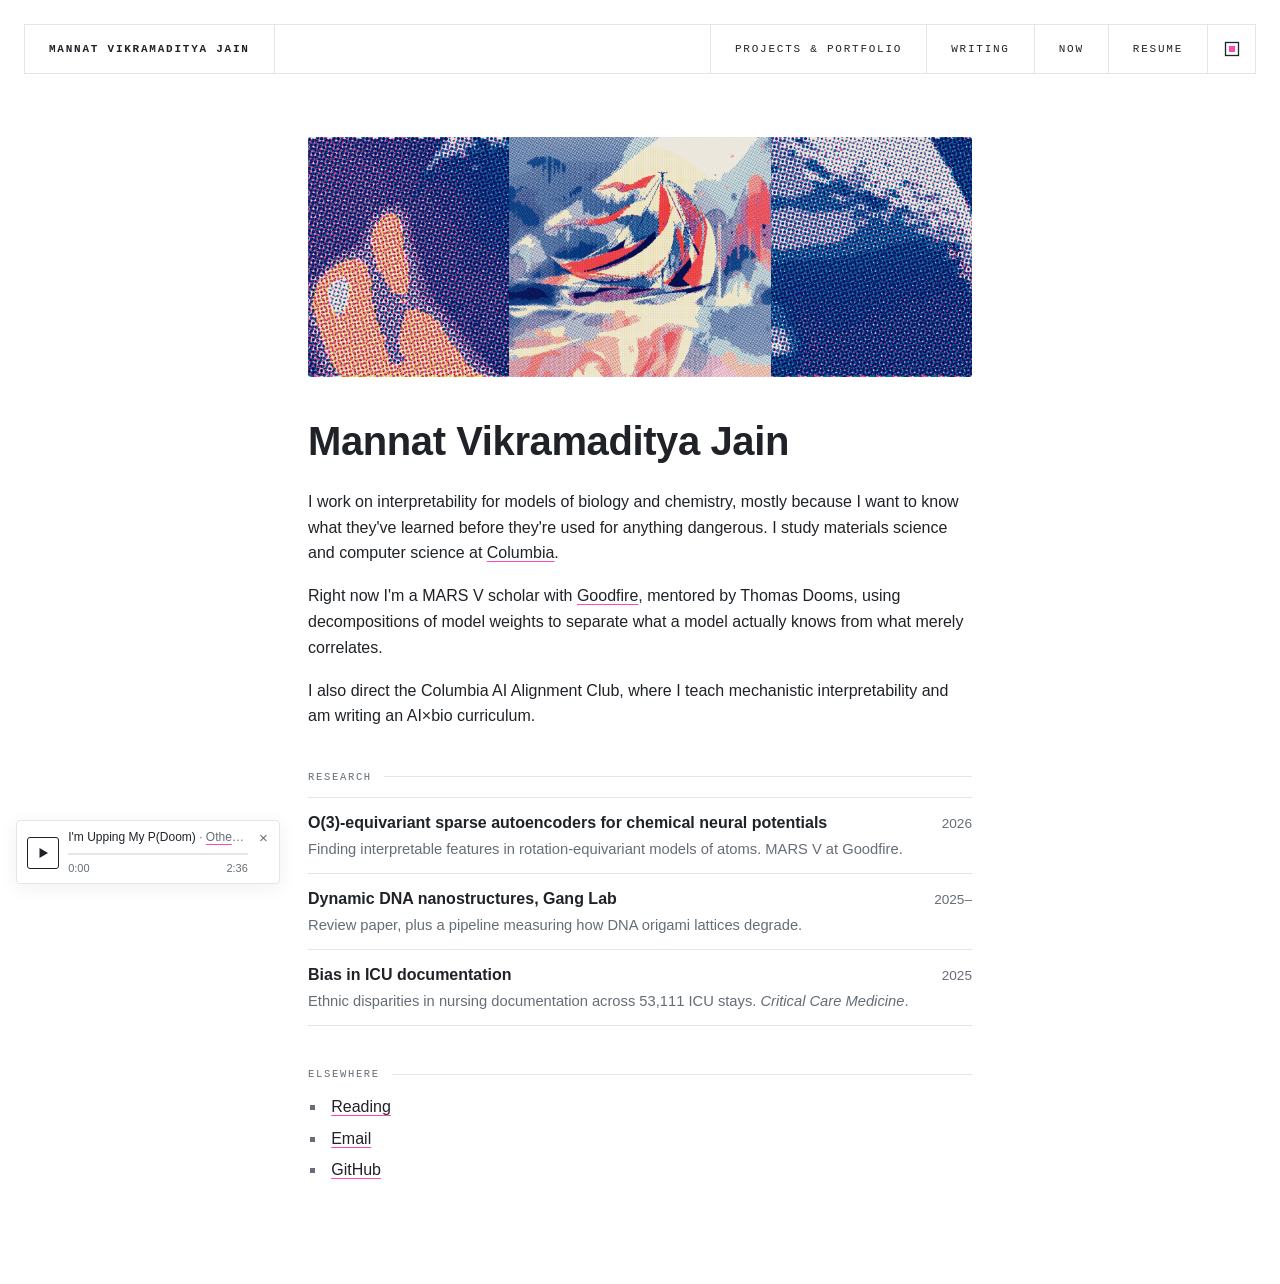
==== index.html @ 15ecf97b "Publish site (built by publish.py; no notes, no video) Co-Authored-By: Claude Opus 5.5 <noreply@anth" ====
<!doctype html>
<html lang="en">
<head>
<meta charset="utf-8">
<meta name="viewport" content="width=device-width, initial-scale=1">
<title>Mannat Vikramaditya Jain</title>
<link rel="stylesheet" href="theme.css">
<link rel="stylesheet" href="player.css">
<script src="visuals.js"></script>
<meta name="description" content="Mannat Vikramaditya Jain — interpretability research for biology and chemistry models, with an eye toward biosecurity.">
<style>
  /* graphite ink; pink underline + blue hover borrowed from the riso prints */
  * { box-sizing: border-box; }
  html { -webkit-text-size-adjust: 100%; }
  body {
    margin: 0;
    background: var(--bg);
    color: var(--ink);
    font: 400 16px/1.6 ui-sans-serif, -apple-system, BlinkMacSystemFont, "Segoe UI", Helvetica, Arial, sans-serif;
    -webkit-font-smoothing: antialiased;
    text-rendering: optimizeLegibility;
  }
  main {
    max-width: 44rem;
    margin: 0 auto;
    padding: clamp(2rem, 8vh, 5rem) 1.25rem 6rem;
  }

  h1 { font-size: 2.5rem; line-height: 1.2; font-weight: 700; margin: 0 0 1.5rem; letter-spacing: -0.01em; }
  h2 {
    font-size: 1.5rem; line-height: 1.3; font-weight: 600;
    margin: 2.75rem 0 0.75rem;
  }
  p { margin: 0 0 1.1rem; }

  a {
    color: inherit;
    text-decoration: underline;
    text-decoration-color: var(--link-line);
    text-decoration-thickness: 1px;
    text-underline-offset: 3px;
    transition: text-decoration-color .15s, color .15s;
  }
  a:hover { color: var(--accent); text-decoration-color: currentColor; }
  ::selection { background: var(--rule); }

  .roll {
    display: flex; gap: 0; height: clamp(150px, 26vw, 240px);
    margin: 0 0 2.5rem; border-radius: 3px; overflow: hidden;
  }
  .roll img { height: 100%; flex: 1 1 0; min-width: 0; object-fit: cover; display: block; }

  ul { list-style: none; padding: 0; margin: 0; }


  /* a list with small grey square bullets */
  .elsewhere { list-style: square; padding-left: 1.1rem; }
  .elsewhere li { margin: 0 0 0.35rem; padding-left: 0.35rem; }
  .elsewhere li::marker { color: var(--muted); }

</style>
</head>
<body>
<main>
  <nav class="topbar" aria-label="Site"><a class="name" href="./">Mannat Vikramaditya Jain</a><a href="projects.html">Projects<span class="more"> &amp; Portfolio</span></a><a href="writing.html">Writing</a><a href="now.html">Now</a><a href="resume.html">Resume</a><button class="mode" type="button" aria-label="Music visuals on or off" title="Music visuals on/off"><svg class="on" width="16" height="16" viewBox="0 0 16 16" aria-hidden="true"><rect x="1.5" y="1.5" width="13" height="13" fill="none" stroke="currentColor" stroke-width="1.3"/><rect class="dot" x="5" y="5" width="6" height="6"/></svg><svg class="off" width="16" height="16" viewBox="0 0 16 16" aria-hidden="true"><rect x="1.5" y="1.5" width="13" height="13" fill="none" stroke="currentColor" stroke-width="1.3" stroke-dasharray="2 2"/></svg></button></nav>
  <div class="roll" aria-hidden="true">
    <img src="img/roll-1.jpg" alt="">
    <img src="img/roll-2.jpg" alt="" style="flex-grow:1.3">
    <img src="img/roll-3.jpg" alt="">
  </div>
  <h1>Mannat Vikramaditya Jain</h1>

  <p>
    I work on interpretability for models of biology and chemistry, mostly
    because I want to know what they've learned before they're used for anything
    dangerous. I study materials science and computer science at
    <a href="https://www.engineering.columbia.edu/mannat-vikramaditya-jain">Columbia</a>.
  </p>
  <p>
    Right now I'm a MARS&nbsp;V scholar with <a href="https://www.goodfire.ai">Goodfire</a>,
    mentored by Thomas Dooms, using decompositions of model weights to separate
    what a model actually knows from what merely correlates.
  </p>
  <p>
    I also direct the Columbia AI Alignment Club, where I teach mechanistic
    interpretability and am writing an AI&times;bio curriculum.
  </p>

  <h2>Research</h2>
  <ul class="work">
    <li>
      <div class="row"><a class="title" href="research/o3-saes.html">O(3)-equivariant sparse autoencoders for chemical neural potentials</a><span class="when">2026</span></div>
      <div class="what">Finding interpretable features in rotation-equivariant models of atoms. MARS&nbsp;V at Goodfire.</div>
    </li>
    <li>
      <div class="row"><a class="title" href="research/gang-lab.html">Dynamic DNA nanostructures, Gang Lab</a><span class="when">2025–</span></div>
      <div class="what">Review paper, plus a pipeline measuring how DNA origami lattices degrade.</div>
    </li>
    <li>
      <div class="row"><a class="title" href="https://journals.lww.com/ccmjournal/citation/2025/01001/356__variation_in_icu_nursing_documentation_across.309.aspx">Bias in ICU documentation</a><span class="when">2025</span></div>
      <div class="what">Ethnic disparities in nursing documentation across 53,111 ICU stays. <i>Critical Care Medicine</i>.</div>
    </li>
  </ul>

  <h2>Elsewhere</h2>
  <ul class="elsewhere">
    <li><a href="reading.html">Reading</a></li>
    <li><a href="mailto:mvj2118@columbia.edu">Email</a></li>
    <li><a href="https://github.com/mannatvjain">GitHub</a></li>
  </ul>
</main>


<script src="player.js"></script>
<script src="music.js"></script>
<script src="speakers.js"></script>

</body>
</html>
---- theme.css ----
/* the palette, defined once for every page */
:root {
  --bg: #ffffff;
  --ink: #1f2328;
  --muted: #656d76;
  --rule: #e3e5e8;
  --link-line: #ff48b0;
  --accent: #0078bf;
  --card-line: color-mix(in srgb, var(--muted) 45%, var(--bg));   /* the border of cards, slides and the resume */
}

/* the ruled list (title, year on the right, grey line below): homepage Research and the paper lists */
.work, .papers-list { list-style: none; padding: 0; margin: 0; }
.work li, .papers-list li { padding: 12px 0; border-top: 1px solid var(--rule); }
.work li:last-child, .papers-list li:last-child { border-bottom: 1px solid var(--rule); }
.work .row, .papers-list .row { display: flex; justify-content: space-between; gap: 16px; align-items: baseline; }
.work .title, .papers-list .title { font-weight: 600; text-decoration: none; }
.work .when, .papers-list .when { color: var(--muted); font-size: 0.85rem; white-space: nowrap; font-variant-numeric: tabular-nums; }
.work .what, .papers-list .what { color: var(--muted); font-size: 0.92rem; margin-top: 2px; }

/* caption row at the top of inner pages: the back link in small mono caps; shared by every page */
body { transition: background-color .25s ease, color .25s ease; }
.strip { display: flex; justify-content: space-between; align-items: center; min-height: 14px; margin: 0 0 0.65rem; }
.page .strip { margin-bottom: 2.75rem; }
.strip .back {
  font: 400 10.5px/1 ui-monospace, "SF Mono", Menlo, Consolas, monospace; letter-spacing: 0.16em; text-transform: uppercase;
  color: var(--muted); margin: 0;
}
.strip .back:hover { color: var(--ink); }
@media (prefers-reduced-motion: reduce) { body { transition: none; } }

/* top bar on every page: a grey-ruled box across the window, the name on the left, sections on the right (after jasminexli.com) */
.topbar {
  position: absolute; top: 24px; left: 24px; right: 24px; z-index: 5;
  display: flex; border: 1px solid var(--rule); background: var(--bg);
}
.topbar a {
  display: flex; align-items: center; justify-content: center; height: 48px; padding: 0 1.5rem;
  font: 400 11px/1 ui-monospace, "SF Mono", Menlo, Consolas, monospace; letter-spacing: 0.16em; text-transform: uppercase;
  color: var(--ink); text-decoration: none; border-left: 1px solid var(--rule); white-space: nowrap;
}
.topbar .name { border-left: 0; border-right: 1px solid var(--rule); margin-right: auto; font-weight: 600; }
.topbar a:hover { color: var(--accent); }
.topbar .more { white-space: pre; }   /* keeps the space in "Projects & Portfolio" (a flex item would trim it) */
.topbar a[aria-current="page"] { background: var(--ink); color: #fff; }
.topbar .mode {
  all: unset; box-sizing: border-box; cursor: pointer; display: grid; place-items: center; width: 48px; height: 48px;
  border-left: 1px solid var(--rule); color: var(--ink);
}
.topbar .mode:hover { color: var(--accent); }
.topbar .mode:focus-visible { outline: 2px solid var(--accent); outline-offset: -2px; }
.topbar .mode .off, [data-visuals="off"] .topbar .mode .on { display: none; }
[data-visuals="off"] .topbar .mode .off { display: block; }
.topbar .mode .dot { fill: var(--link-line); }
/* visuals off: the canvases music.js and speakers.js draw on */
[data-visuals="off"] body > canvas[aria-hidden] { display: none; }
body > main { padding-top: calc(24px + 50px + clamp(2.5rem, 7vh, 4.5rem)); }
/* where the column reaches under the corner player (player.css), leave room to scroll the last line clear of it */
@media (max-width: 1150px) { body > main { padding-bottom: 12rem; } }
@media (max-width: 800px) {   /* stacked bar: the one-row bar needs ~800px */
  .topbar { top: 16px; left: 16px; right: 16px; flex-wrap: wrap; }
  .topbar a { flex: 1 1 0; padding: 0 0.25rem; height: 44px; letter-spacing: 0.12em; }
  .topbar .mode { width: 44px; height: 44px; flex: none; }
  .topbar .name { flex-basis: 100%; margin: 0; border-right: 0; border-bottom: 1px solid var(--rule); justify-content: flex-start; padding: 0 1rem; }
  .topbar .name + a { border-left: 0; }
  body > main { padding-top: calc(16px + 90px + 2.25rem); }
}
@media (max-width: 880px) { .topbar .more { display: none; } }   /* "Projects & Portfolio" is "Projects" where the row is tight */

/* "still going" dots: three small squares pulsing in turn (Reading: a book being read; Bio-ML papers: soon) */
.dots { display: inline-flex; gap: 4px; margin-left: 0.55rem; vertical-align: middle; }
.dots i { width: 5px; height: 5px; background: var(--muted); animation: dots-pulse 1.2s infinite; }
.dots i:nth-child(2) { animation-delay: 0.2s; }
.dots i:nth-child(3) { animation-delay: 0.4s; }
@keyframes dots-pulse { 0%, 60%, 100% { opacity: 0.25; } 20% { opacity: 1; } }
@media (prefers-reduced-motion: reduce) { .dots i { animation: none; opacity: 0.6; } }

/* "Soon": grey placeholder rows in the paper list's layout, with a slow shimmer (Writing, Bio-ML papers, Interpretability papers) */
.soon-head { margin-bottom: 0.9rem; }
.skeleton { list-style: none; padding: 0; margin: 0; }
.skeleton li { padding: 0.95rem 0; border-top: 1px solid var(--rule); }
.skeleton li:last-child { border-bottom: 1px solid var(--rule); }
.skeleton .row { display: flex; justify-content: space-between; gap: 1rem; align-items: center; }
.skeleton .bar { display: block; height: 11px; border-radius: 2px; background: linear-gradient(90deg, var(--rule) 0%, #f1f2f4 50%, var(--rule) 100%) 0 0 / 300% 100%; animation: shimmer 2.4s ease-in-out infinite; }
.skeleton .y { width: 34px; flex: none; }
.skeleton .a { height: 8px; margin-top: 0.6rem; opacity: 0.7; }
.skeleton li:nth-child(2) .bar { animation-delay: 0.15s; } .skeleton li:nth-child(3) .bar { animation-delay: 0.3s; }
.skeleton li:nth-child(4) .bar { animation-delay: 0.45s; } .skeleton li:nth-child(5) .bar { animation-delay: 0.6s; }
.skeleton li:nth-child(6) .bar { animation-delay: 0.75s; }
@keyframes shimmer { 0% { background-position: 100% 0; } 100% { background-position: 0 0; } }
@media (prefers-reduced-motion: reduce) { .skeleton .bar { animation: none; } }

/* section headings on every page: small grey mono caps with a hairline running right (the Projects & Portfolio style) */
body main h2 { display: flex; align-items: center; gap: 12px; margin: 40px 0 12px;
  font: 400 10.5px/16px ui-monospace, "SF Mono", Menlo, Consolas, monospace; letter-spacing: 0.16em; text-transform: uppercase; color: var(--muted); }
body main h2::after { content: ""; flex: 1; border-top: 1px solid var(--rule); }

/* long page titles (a talk title, a paper title) stay readable on phones */
@media (max-width: 600px) { body.page main h1 { font-size: 1.6rem; line-height: 1.25; } }


/* the list of notes on the Writing page (written by notes.py) */
.notes-list { margin-top: 24px; }
.notes-tags { margin: 12px 0 0; font: 400 10.5px/16px ui-monospace, "SF Mono", Menlo, Consolas, monospace; letter-spacing: 0.12em; text-transform: uppercase; }
.notes-tags a { color: var(--muted); text-decoration-color: var(--rule); }
.notes-tags a:hover { color: var(--accent); }
.notes-list .lock, .work .lock { margin-right: auto; margin-left: 10px; font: 400 10px/1 ui-monospace, "SF Mono", Menlo, Consolas, monospace; letter-spacing: 0.12em; text-transform: uppercase; color: var(--muted); border: 1px solid var(--card-line); border-radius: 3px; padding: 3px 5px; align-self: center; }
---- player.css ----
/* corner music player (player.js), shared by every page: play/pause, title, seek bar, time. The song's video is hidden. */
.mini {
  position: fixed; left: 16px; bottom: 16px; z-index: 10; width: 264px;
  display: flex; align-items: center; gap: .6rem; padding: .55rem .6rem .5rem;
  background: var(--bg); border: 1px solid var(--rule); border-radius: 4px;
  box-shadow: 0 4px 20px rgba(0,0,0,.06); font-size: 12px; line-height: 1.3; color: var(--ink);
}
.mini-play {
  all: unset; cursor: pointer; flex: none; width: 30px; height: 30px; display: grid; place-items: center;
  border: 1px solid var(--ink); border-radius: 3px; color: var(--ink);
}
.mini-play:hover { color: var(--accent); border-color: var(--accent); }
.mini-play:focus-visible, .mini-seek:focus-visible, .mini-close:focus-visible { outline: 2px solid var(--accent); outline-offset: 2px; }
.mini-body { flex: 1; min-width: 0; }
.mini-title { white-space: nowrap; overflow: hidden; text-overflow: ellipsis; color: var(--muted); }
.mini-title span { color: var(--ink); }
.mini-title a { color: inherit; }
.mini-seek { position: relative; height: 12px; margin: 2px 0 1px; cursor: pointer; touch-action: none; }
.mini-seek::before { content: ""; position: absolute; left: 0; right: 0; top: 5px; height: 2px; background: var(--rule); }
.mini-seek i { position: absolute; left: 0; top: 5px; height: 2px; width: 0; background: var(--ink); }
.mini-seek:hover i { background: var(--accent); }
.mini-time { display: flex; justify-content: space-between; color: var(--muted); font-variant-numeric: tabular-nums; font-size: 11px; }
.mini-close { all: unset; cursor: pointer; flex: none; align-self: flex-start; color: var(--muted); font-size: 15px; line-height: 1; padding: 0 .1rem; }
.mini-close:hover { color: var(--ink); }
@media (max-width: 600px) { .mini { width: 220px; left: 12px; bottom: 12px; } }
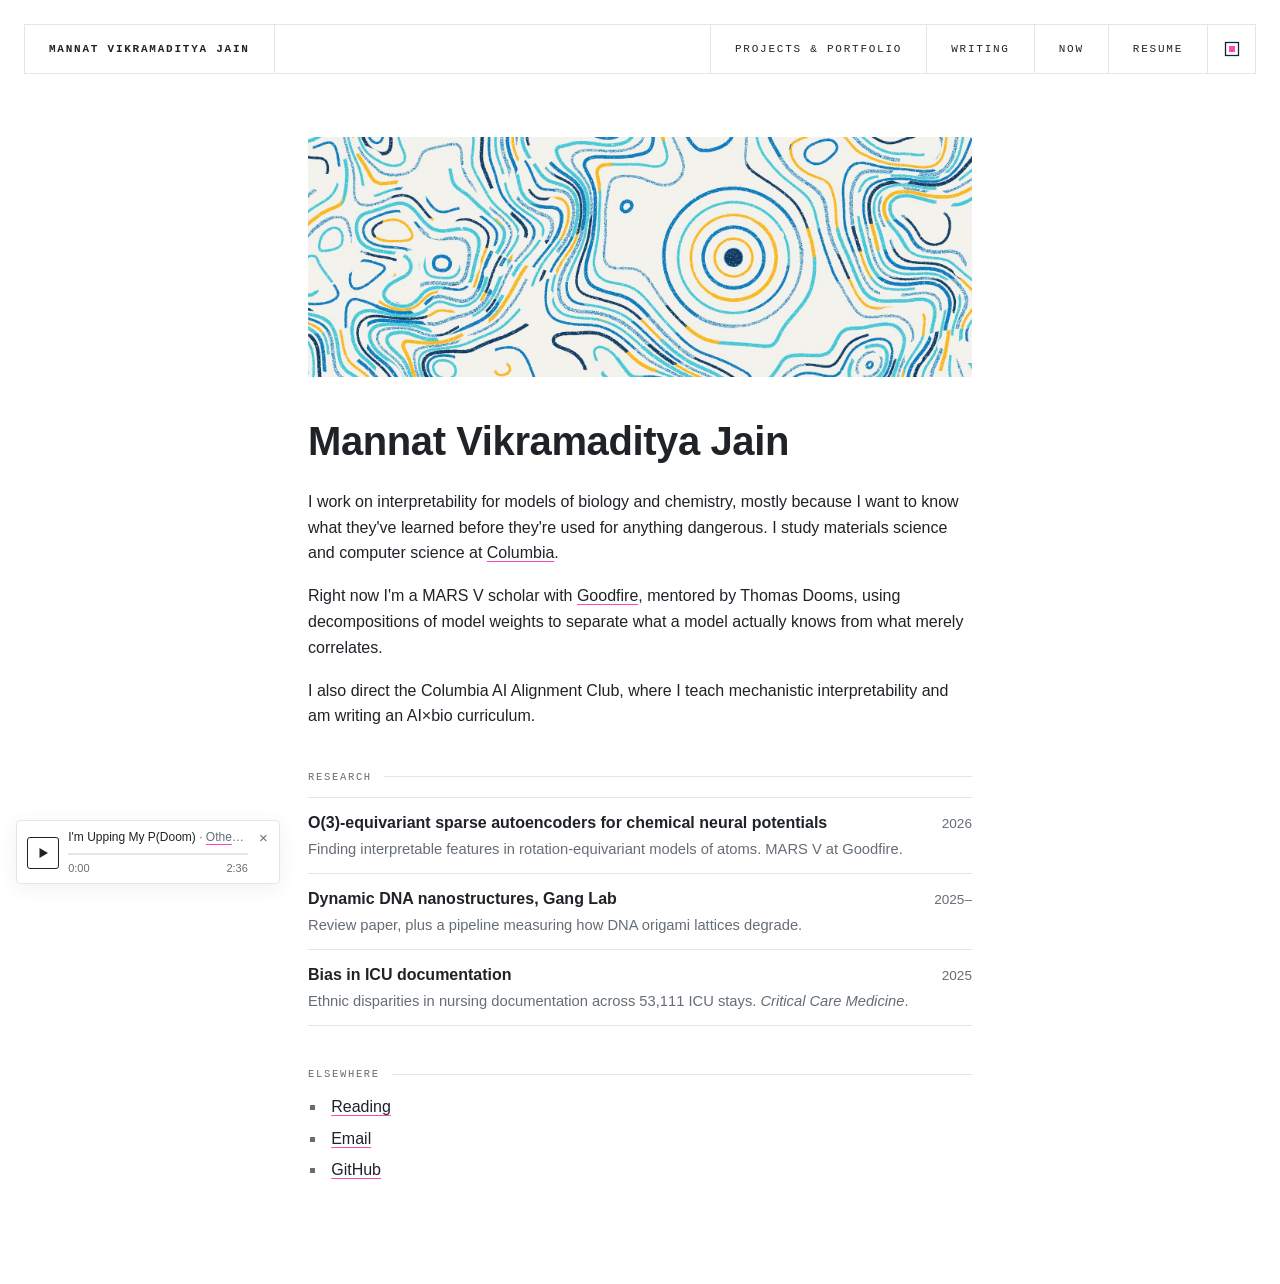
==== commit cae175c1: "Homepage strip: the energy-landscape wallpaper Co-Authored-By: Claude Opus 5.5 <noreply@anthropic.co" ====
--- a/index.html
+++ b/index.html
@@ -47,8 +47,9 @@
   .roll {
     display: flex; gap: 0; height: clamp(150px, 26vw, 240px);
     margin: 0 0 2.5rem; border-radius: 3px; overflow: hidden;
+    background: url(img/landscape.jpg) 64% 50% / cover;  /* one picture; the three imgs below only mark where the visuals' "photos" are */
   }
-  .roll img { height: 100%; flex: 1 1 0; min-width: 0; object-fit: cover; display: block; }
+  .roll img { height: 100%; flex: 1 1 0; min-width: 0; display: block; visibility: hidden; }
 
   ul { list-style: none; padding: 0; margin: 0; }
 
@@ -64,9 +65,9 @@
 <main>
   <nav class="topbar" aria-label="Site"><a class="name" href="./">Mannat Vikramaditya Jain</a><a href="projects.html">Projects<span class="more"> &amp; Portfolio</span></a><a href="writing.html">Writing</a><a href="now.html">Now</a><a href="resume.html">Resume</a><button class="mode" type="button" aria-label="Music visuals on or off" title="Music visuals on/off"><svg class="on" width="16" height="16" viewBox="0 0 16 16" aria-hidden="true"><rect x="1.5" y="1.5" width="13" height="13" fill="none" stroke="currentColor" stroke-width="1.3"/><rect class="dot" x="5" y="5" width="6" height="6"/></svg><svg class="off" width="16" height="16" viewBox="0 0 16 16" aria-hidden="true"><rect x="1.5" y="1.5" width="13" height="13" fill="none" stroke="currentColor" stroke-width="1.3" stroke-dasharray="2 2"/></svg></button></nav>
   <div class="roll" aria-hidden="true">
-    <img src="img/roll-1.jpg" alt="">
-    <img src="img/roll-2.jpg" alt="" style="flex-grow:1.3">
-    <img src="img/roll-3.jpg" alt="">
+    <img src="img/landscape.jpg" alt="">
+    <img src="img/landscape.jpg" alt="" style="flex-grow:1.3">
+    <img src="img/landscape.jpg" alt="">
   </div>
   <h1>Mannat Vikramaditya Jain</h1>
 
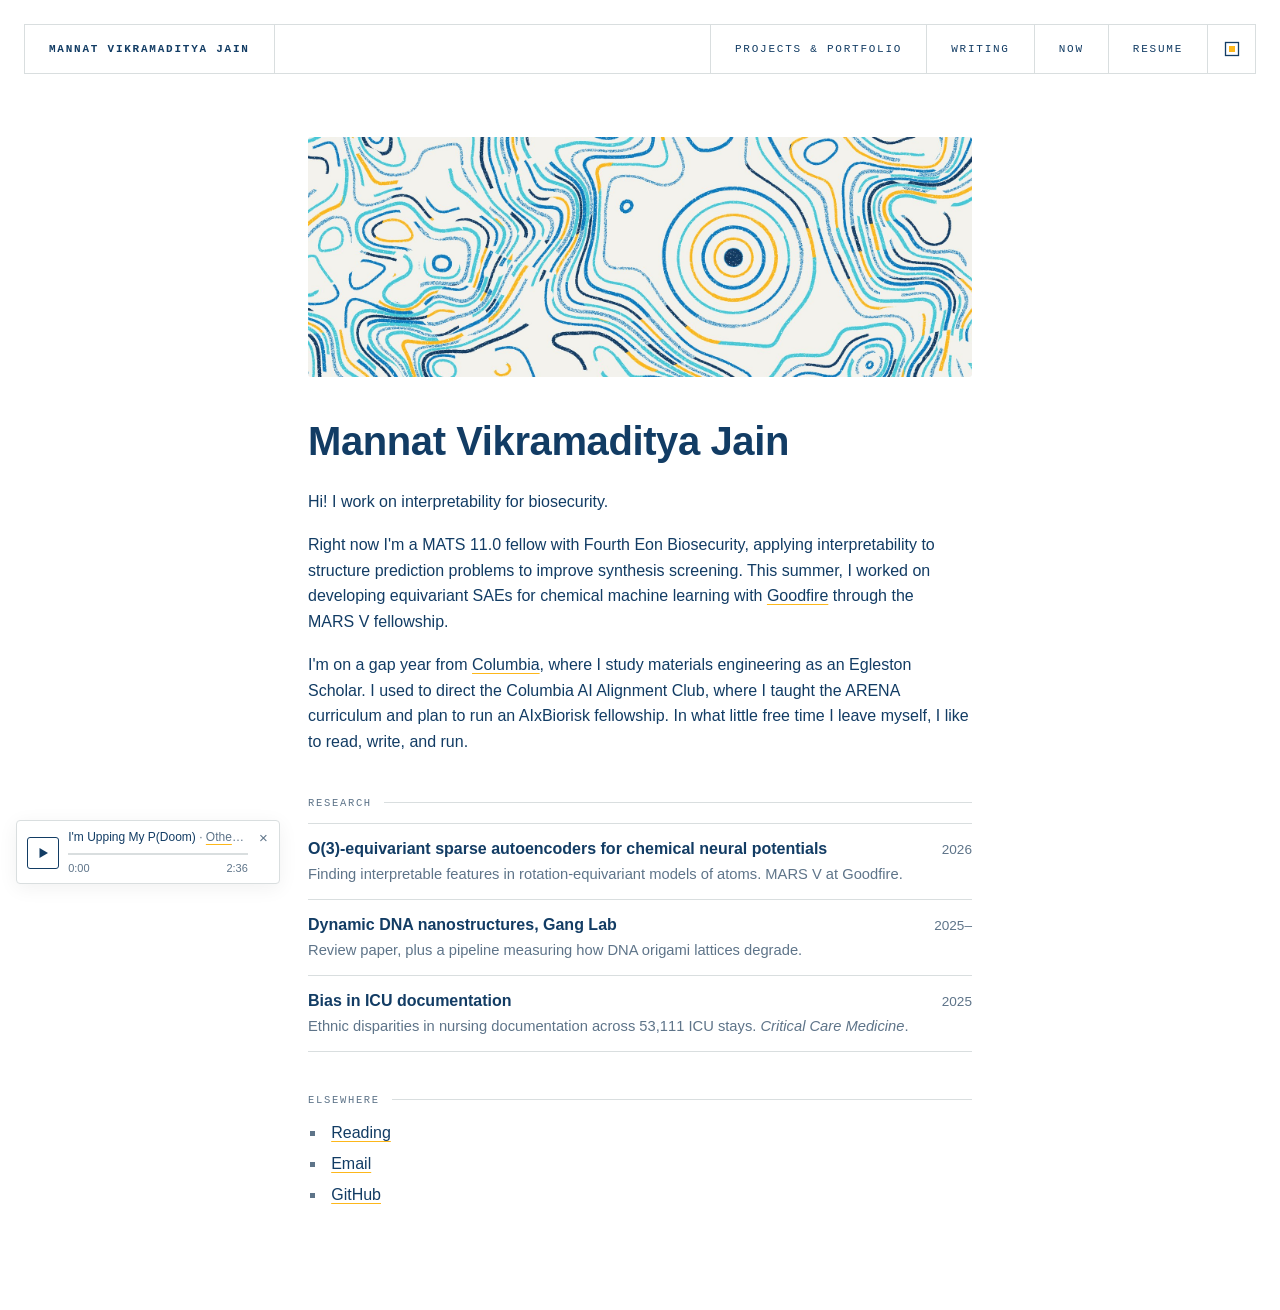
==== commit 2b24af49: "Homepage: new bio Co-Authored-By: Claude Opus 5.5 <noreply@anthropic.com>" ====
--- a/index.html
+++ b/index.html
@@ -72,19 +72,22 @@
   <h1>Mannat Vikramaditya Jain</h1>
 
   <p>
-    I work on interpretability for models of biology and chemistry, mostly
-    because I want to know what they've learned before they're used for anything
-    dangerous. I study materials science and computer science at
-    <a href="https://www.engineering.columbia.edu/mannat-vikramaditya-jain">Columbia</a>.
+    Hi! I work on interpretability for biosecurity.
   </p>
   <p>
-    Right now I'm a MARS&nbsp;V scholar with <a href="https://www.goodfire.ai">Goodfire</a>,
-    mentored by Thomas Dooms, using decompositions of model weights to separate
-    what a model actually knows from what merely correlates.
+    Right now I'm a MATS&nbsp;11.0 fellow with Fourth Eon Biosecurity, applying
+    interpretability to structure prediction problems to improve synthesis
+    screening. This summer, I worked on developing equivariant SAEs for chemical
+    machine learning with <a href="https://www.goodfire.ai">Goodfire</a> through
+    the MARS&nbsp;V fellowship.
   </p>
   <p>
-    I also direct the Columbia AI Alignment Club, where I teach mechanistic
-    interpretability and am writing an AI&times;bio curriculum.
+    I'm on a gap year from
+    <a href="https://www.engineering.columbia.edu/mannat-vikramaditya-jain">Columbia</a>,
+    where I study materials engineering as an Egleston Scholar. I used to direct
+    the Columbia AI Alignment Club, where I taught the ARENA curriculum and plan
+    to run an AIxBiorisk fellowship. In what little free time I leave myself, I
+    like to read, write, and run.
   </p>
 
   <h2>Research</h2>
--- a/theme.css
+++ b/theme.css
@@ -1,11 +1,11 @@
 /* the palette, defined once for every page */
 :root {
   --bg: #ffffff;
-  --ink: #1f2328;
-  --muted: #656d76;
-  --rule: #e3e5e8;
-  --link-line: #ff48b0;
-  --accent: #0078bf;
+  --ink: #123c64;
+  --muted: #5e7489;
+  --rule: #d9dedf;
+  --link-line: #fdb71a;
+  --accent: #097bc0;
   --card-line: color-mix(in srgb, var(--muted) 45%, var(--bg));   /* the border of cards, slides and the resume */
 }
 
@@ -81,7 +81,7 @@
 .skeleton li { padding: 0.95rem 0; border-top: 1px solid var(--rule); }
 .skeleton li:last-child { border-bottom: 1px solid var(--rule); }
 .skeleton .row { display: flex; justify-content: space-between; gap: 1rem; align-items: center; }
-.skeleton .bar { display: block; height: 11px; border-radius: 2px; background: linear-gradient(90deg, var(--rule) 0%, #f1f2f4 50%, var(--rule) 100%) 0 0 / 300% 100%; animation: shimmer 2.4s ease-in-out infinite; }
+.skeleton .bar { display: block; height: 11px; border-radius: 2px; background: linear-gradient(90deg, var(--rule) 0%, #e8ebe8 50%, var(--rule) 100%) 0 0 / 300% 100%; animation: shimmer 2.4s ease-in-out infinite; }
 .skeleton .y { width: 34px; flex: none; }
 .skeleton .a { height: 8px; margin-top: 0.6rem; opacity: 0.7; }
 .skeleton li:nth-child(2) .bar { animation-delay: 0.15s; } .skeleton li:nth-child(3) .bar { animation-delay: 0.3s; }
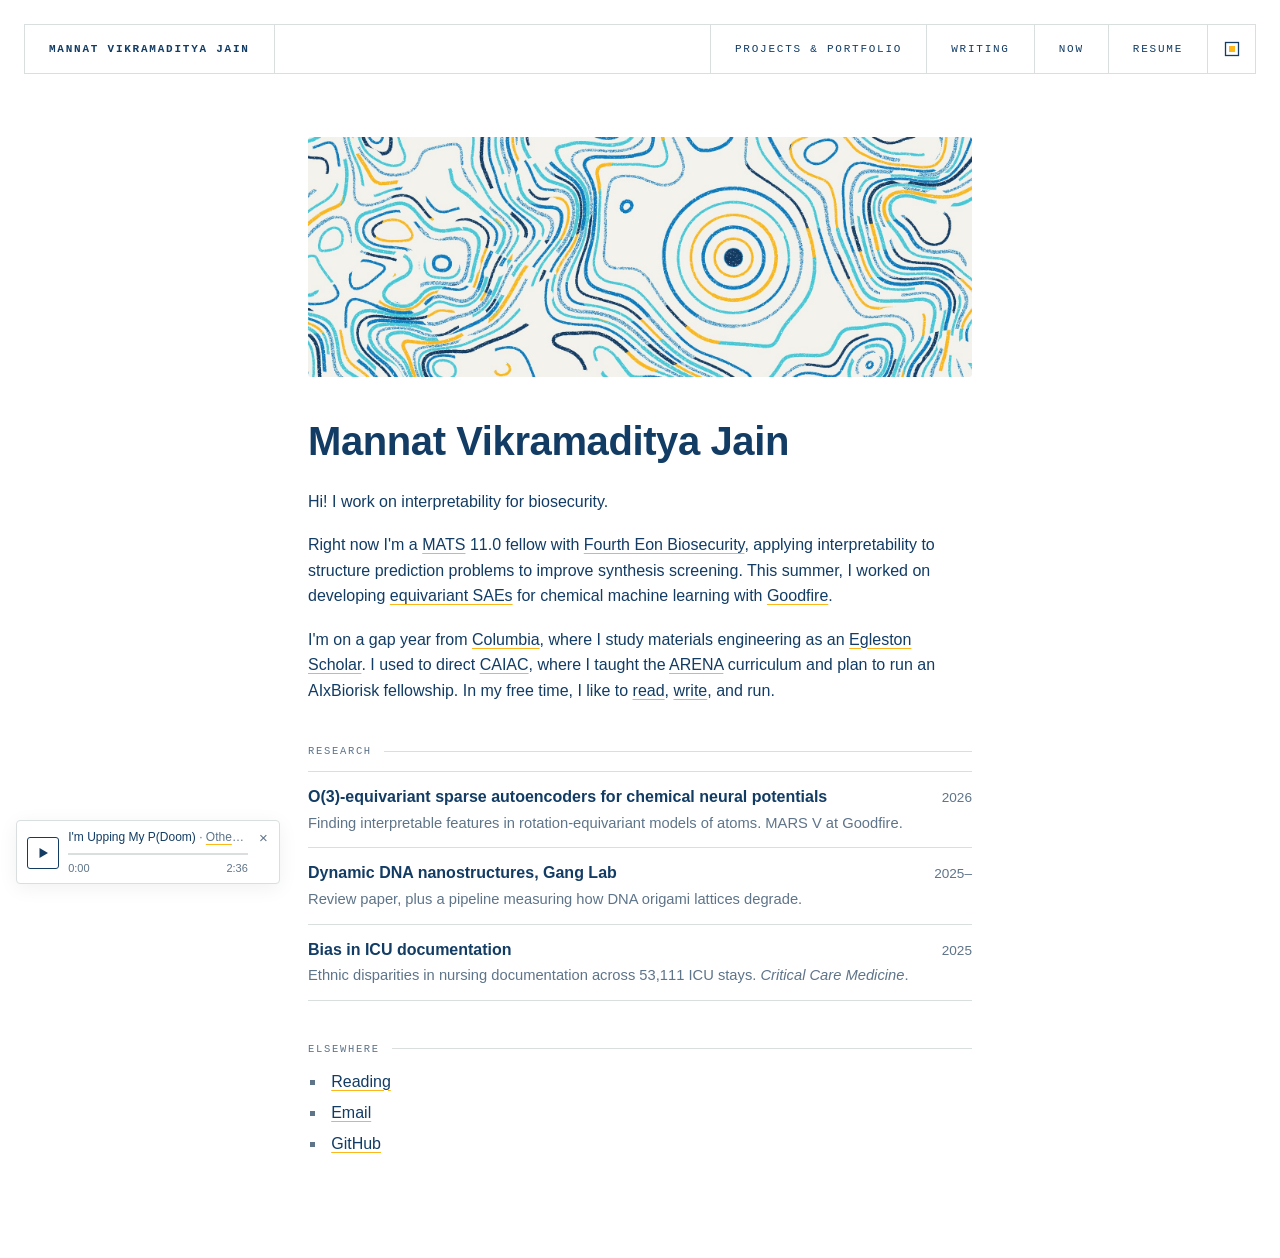
==== commit 48ac188c: "Homepage bio: links and wording Co-Authored-By: Claude Opus 5.5 <noreply@anthropic.com>" ====
--- a/index.html
+++ b/index.html
@@ -75,19 +75,21 @@
     Hi! I work on interpretability for biosecurity.
   </p>
   <p>
-    Right now I'm a MATS&nbsp;11.0 fellow with Fourth Eon Biosecurity, applying
+    Right now I'm a <a href="https://www.matsprogram.org">MATS</a>&nbsp;11.0 fellow
+    with <a href="https://fourtheon.bio/">Fourth Eon Biosecurity</a>, applying
     interpretability to structure prediction problems to improve synthesis
-    screening. This summer, I worked on developing equivariant SAEs for chemical
-    machine learning with <a href="https://www.goodfire.ai">Goodfire</a> through
-    the MARS&nbsp;V fellowship.
+    screening. This summer, I worked on developing
+    <a href="research/o3-saes.html">equivariant SAEs</a> for chemical machine
+    learning with <a href="https://www.goodfire.ai">Goodfire</a>.
   </p>
   <p>
-    I'm on a gap year from
-    <a href="https://www.engineering.columbia.edu/mannat-vikramaditya-jain">Columbia</a>,
-    where I study materials engineering as an Egleston Scholar. I used to direct
-    the Columbia AI Alignment Club, where I taught the ARENA curriculum and plan
-    to run an AIxBiorisk fellowship. In what little free time I leave myself, I
-    like to read, write, and run.
+    I'm on a gap year from <a href="https://www.columbia.edu">Columbia</a>, where
+    I study materials engineering as an
+    <a href="https://www.engineering.columbia.edu/mannat-vikramaditya-jain">Egleston Scholar</a>.
+    I used to direct <a href="https://cualignment.org">CAIAC</a>, where I taught the
+    <a href="https://www.arena.education">ARENA</a> curriculum and plan to run an
+    AIxBiorisk fellowship. In my free time, I like to
+    <a href="reading.html">read</a>, <a href="writing.html">write</a>, and run.
   </p>
 
   <h2>Research</h2>
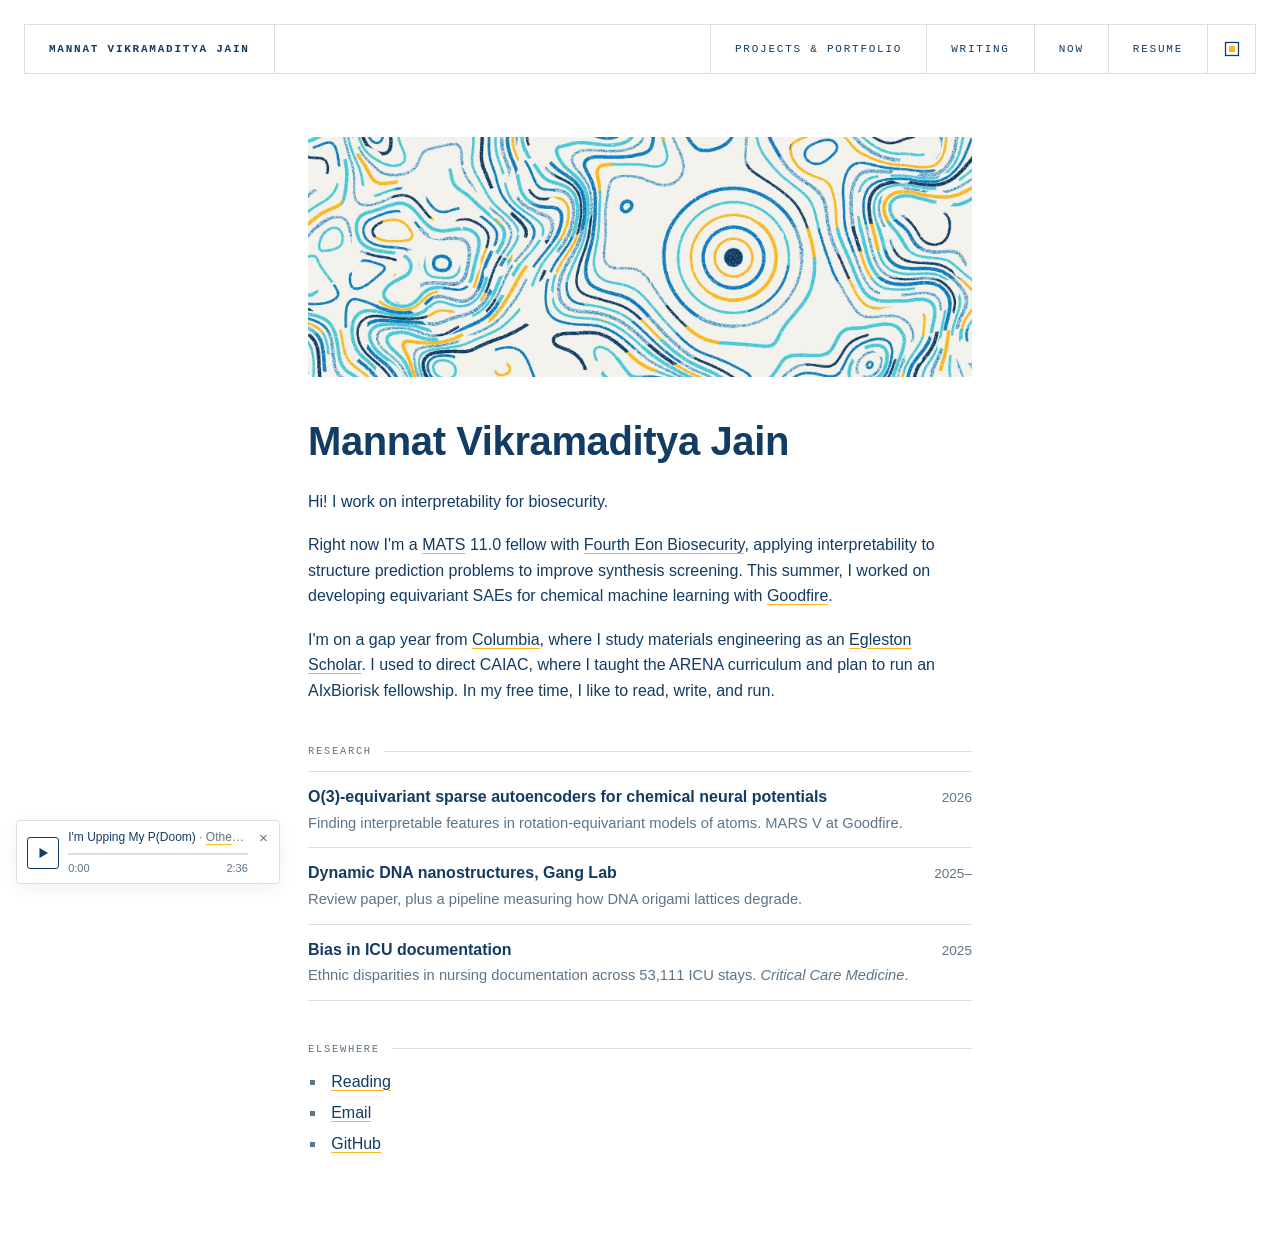
==== commit 2a74283c: "Homepage bio: fewer links Co-Authored-By: Claude Opus 5.5 <noreply@anthropic.com>" ====
--- a/index.html
+++ b/index.html
@@ -79,17 +79,17 @@
     with <a href="https://fourtheon.bio/">Fourth Eon Biosecurity</a>, applying
     interpretability to structure prediction problems to improve synthesis
     screening. This summer, I worked on developing
-    <a href="research/o3-saes.html">equivariant SAEs</a> for chemical machine
+    equivariant SAEs for chemical machine
     learning with <a href="https://www.goodfire.ai">Goodfire</a>.
   </p>
   <p>
     I'm on a gap year from <a href="https://www.columbia.edu">Columbia</a>, where
     I study materials engineering as an
     <a href="https://www.engineering.columbia.edu/mannat-vikramaditya-jain">Egleston Scholar</a>.
-    I used to direct <a href="https://cualignment.org">CAIAC</a>, where I taught the
-    <a href="https://www.arena.education">ARENA</a> curriculum and plan to run an
+    I used to direct CAIAC, where I taught the
+    ARENA curriculum and plan to run an
     AIxBiorisk fellowship. In my free time, I like to
-    <a href="reading.html">read</a>, <a href="writing.html">write</a>, and run.
+    read, write, and run.
   </p>
 
   <h2>Research</h2>
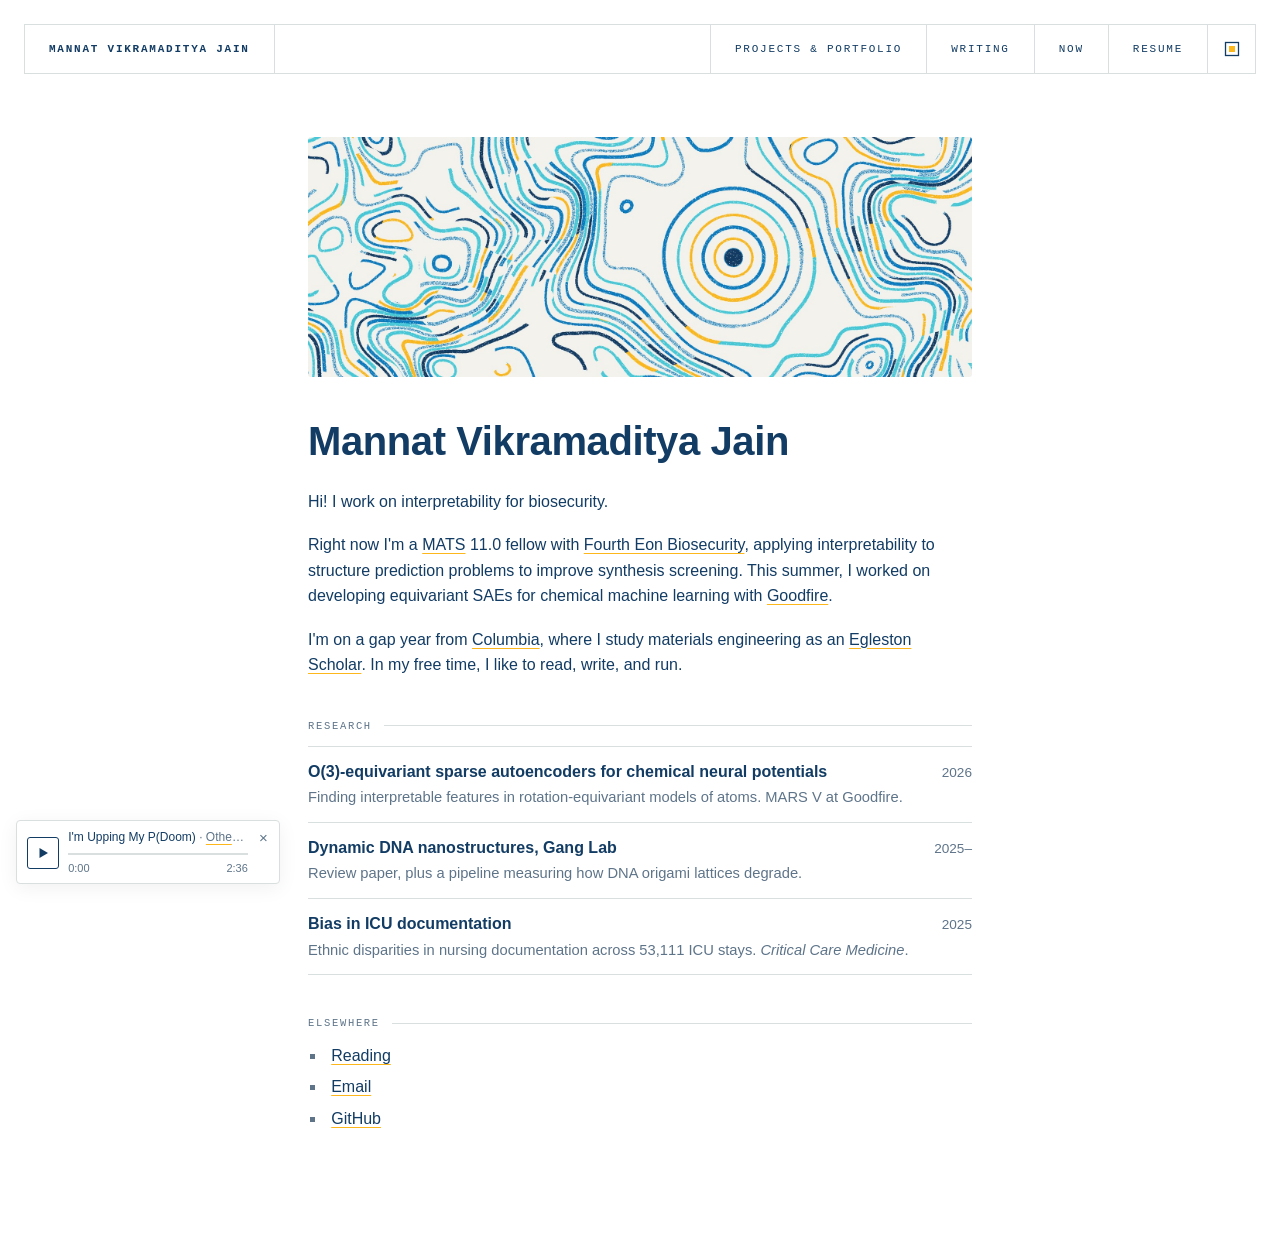
==== commit 53351f9c: "Homepage bio: drop the CAIAC sentence Co-Authored-By: Claude Opus 5.5 <noreply@anthropic.com>" ====
--- a/index.html
+++ b/index.html
@@ -85,10 +85,7 @@
   <p>
     I'm on a gap year from <a href="https://www.columbia.edu">Columbia</a>, where
     I study materials engineering as an
-    <a href="https://www.engineering.columbia.edu/mannat-vikramaditya-jain">Egleston Scholar</a>.
-    I used to direct CAIAC, where I taught the
-    ARENA curriculum and plan to run an
-    AIxBiorisk fellowship. In my free time, I like to
+    <a href="https://www.engineering.columbia.edu/mannat-vikramaditya-jain">Egleston Scholar</a>. In my free time, I like to
     read, write, and run.
   </p>
 
